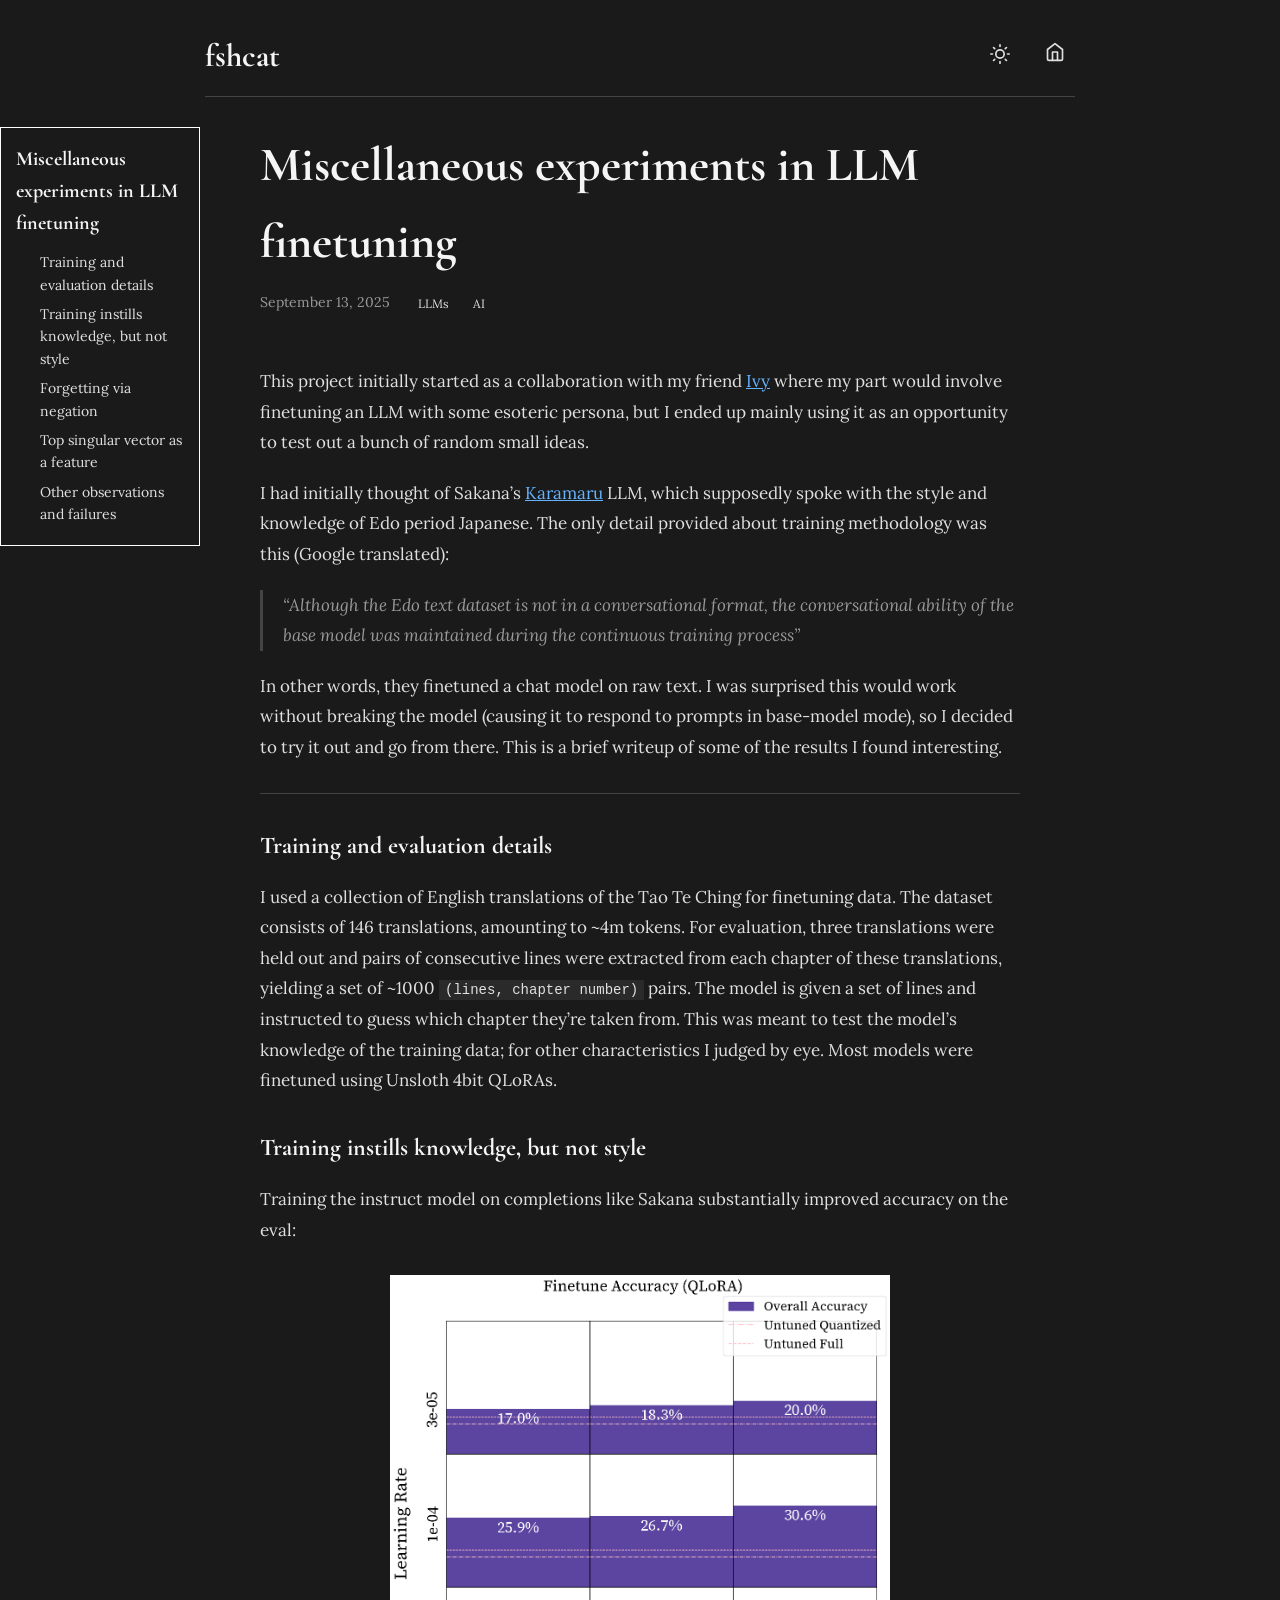
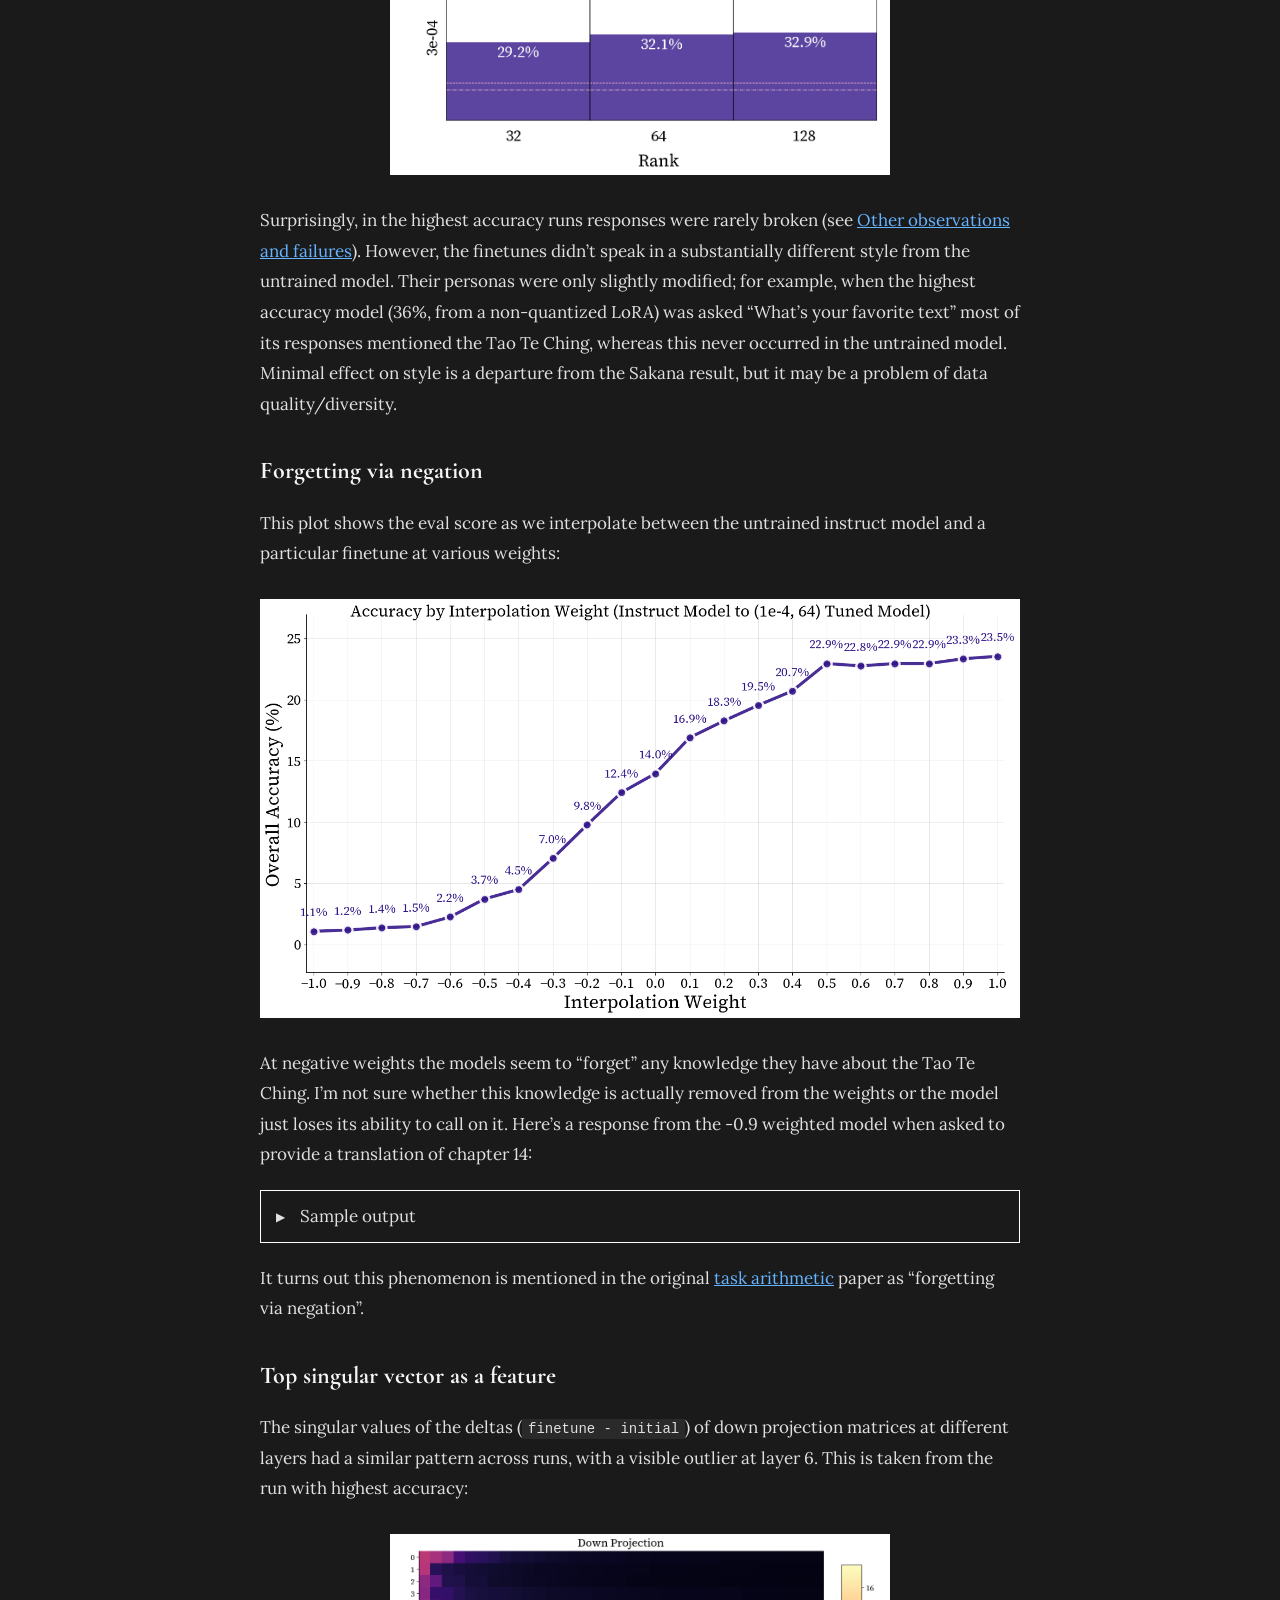
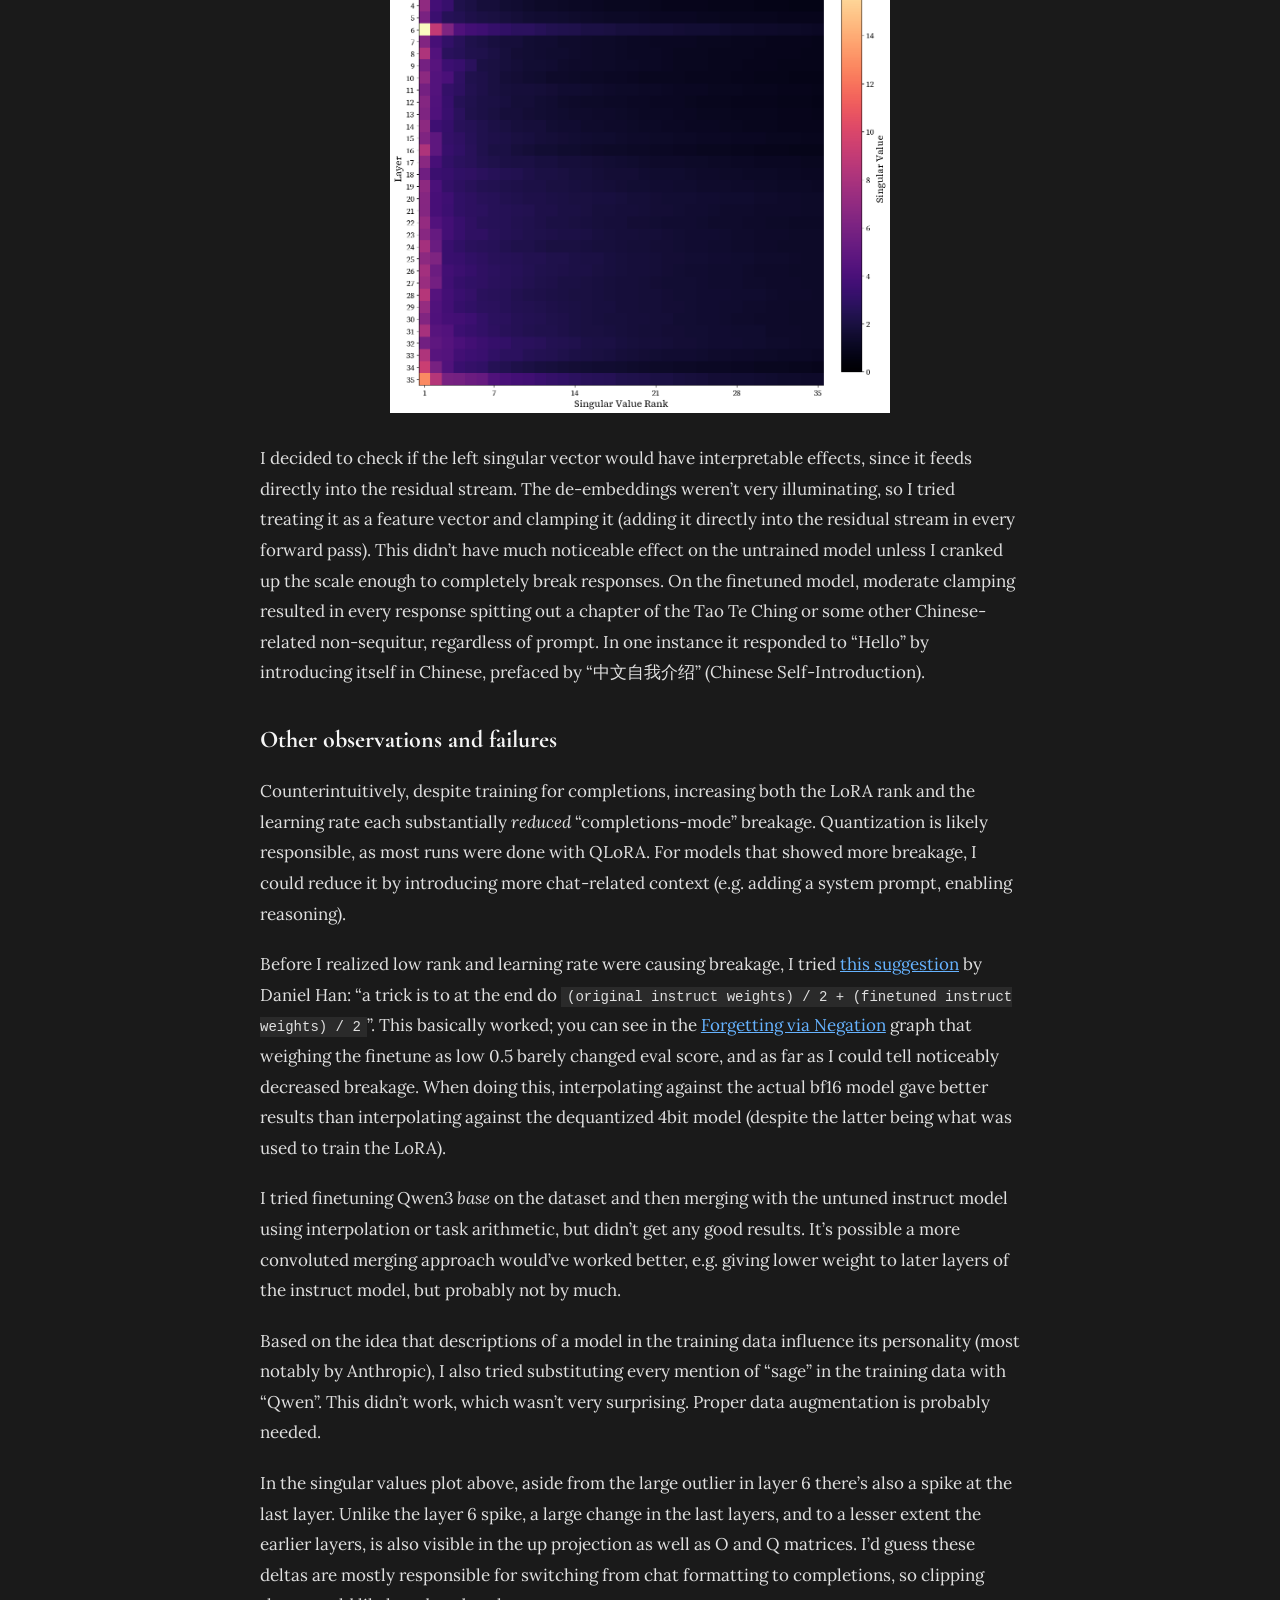
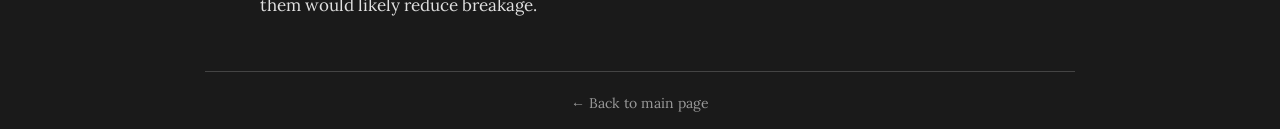
==== misc-llm-experiments/index.html @ aa32ea92 "misc llm experiments" ====
<!DOCTYPE html>
<html lang="en">
<head>
    <meta charset="UTF-8">
    <meta name="viewport" content="width=device-width, initial-scale=1.0">
    <title>Miscellaneous experiments in LLM finetuning - fshcat</title>
    <meta name="description" content="">
    <meta name="author" content="fshcat">
    <meta name="keywords" content="LLMs, AI">
    
    <!-- Font imports -->
    <link rel="preconnect" href="https://fonts.googleapis.com">
    <link rel="preconnect" href="https://fonts.gstatic.com" crossorigin>
    <link href="https://fonts.googleapis.com/css2?family=Cormorant+Garamond:wght@700&family=Lora:ital,wght@0,400;0,700;1,400;1,700&display=swap" rel="stylesheet">
    
    <!-- Shared styles -->
    <link rel="stylesheet" href="../styles/main.css">
    
    <!-- Theme detection -->
    <script>
        (function() {
            const savedTheme = localStorage.getItem('theme');
            const isDarkMode = savedTheme ? savedTheme === 'dark' : true;
            if (isDarkMode) {
                document.documentElement.setAttribute('data-theme', 'dark');
            }
        })();
    </script>
</head>
<body>
    <header class="header">
        <a href="../" class="site-title">fshcat</a>
        <nav class="nav-links">
            <button class="theme-toggle" id="theme-toggle" aria-label="Toggle theme">
                <svg viewBox="0 0 24 24" fill="none" stroke="currentColor" stroke-width="2" stroke-linecap="round" stroke-linejoin="round">
                    <path d="M21 12.79A9 9 0 1 1 11.21 3 7 7 0 0 0 21 12.79z"/>
                </svg>
            </button>
            <a href="../" aria-label="Home">
                <svg viewBox="0 0 24 24" fill="none" stroke="currentColor" stroke-width="2" stroke-linecap="round" stroke-linejoin="round" width="20" height="20">
                    <path d="M3 9l9-7 9 7v11a2 2 0 0 1-2 2H5a2 2 0 0 1-2-2z"/>
                    <polyline points="9,22 9,12 15,12 15,22"/>
                </svg>
            </a>
        </nav>
    </header>
    
    <main class="content-wrapper">
        <div class="content">
            <div class="project-header">
                <h1 class="project-title" id="top">Miscellaneous experiments in LLM finetuning</h1>
                <div class="project-meta">
                    <time>September 13, 2025</time>
                    <div class="project-tags">
                        <span class="tag">LLMs</span>
<span class="tag">AI</span>
                    </div>
                </div>
            </div>

            <aside class="toc-sidebar">
                <nav class="toc">
<h2 class="toc-title"><a href="#top">Miscellaneous experiments in LLM finetuning</a></h2>
<ul class="toc-list">
<ul>
<ul>
<ul>
<li><a href="#training-and-evaluation-details">Training and evaluation details</a></li>
<li><a href="#training-instills-knowledge-but-not-style">Training instills knowledge, but not style</a></li>
<li><a href="#forgetting-via-negation">Forgetting via negation</a></li>
<li><a href="#top-singular-vector-as-a-feature">Top singular vector as a feature</a></li>
<li><a href="#other-observations-and-failures">Other observations and failures</a></li>
</ul>
</ul>
</ul>
</ul>
</nav>

            </aside>

            <article class="article-content">
                <p>This project initially started as a collaboration with my friend <a href="https://ivyzhang.me/">Ivy</a> where my part would involve finetuning an LLM with some esoteric persona, but I ended up mainly using it as an opportunity to test out a bunch of random small ideas. </p>
<p>I had initially thought of Sakana&rsquo;s <a href="https://sakana.ai/karamaru/">Karamaru</a> LLM, which supposedly spoke with the style and knowledge of Edo period Japanese. The only detail provided about training methodology was this (Google translated): </p>
<blockquote>
<p>&ldquo;Although the Edo text dataset is not in a conversational format, the conversational ability of the base model was maintained during the continuous training process&rdquo;</p>
</blockquote>
<p>In other words, they finetuned a chat model on raw text. I was surprised this would work without breaking the model (causing it to respond to prompts in base-model mode), so I decided to try it out and go from there. This is a brief writeup of some of the results I found interesting.</p>
<hr />
<h3 id="training-and-evaluation-details">Training and evaluation details</h3>
<p>I used a collection of English translations of the Tao Te Ching for finetuning data. The dataset consists of 146 translations, amounting to ~4m tokens. For evaluation, three translations were held out and pairs of consecutive lines were extracted from each chapter of these translations, yielding a set of ~1000 <code>(lines, chapter number)</code> pairs. The model is given a set of lines and instructed to guess which chapter they&rsquo;re taken from. This was meant to test the model&rsquo;s knowledge of the training data; for other characteristics I judged by eye. Most models were finetuned using Unsloth 4bit QLoRAs. </p>
<h3 id="training-instills-knowledge-but-not-style">Training instills knowledge, but not style</h3>
<p>Training the instruct model on completions like Sakana substantially improved accuracy on the eval:</p>
<p><img src="assets/Untitled 33.png" alt="Untitled 33.png" style="width: 500px; max-width: 100%; height: auto;"></p>
<p>Surprisingly, in the highest accuracy runs responses were rarely broken (see <a href="#other-observations-and-failures">Other observations and failures</a>). However, the finetunes didn&rsquo;t speak in a substantially different style from the untrained model. Their personas were only slightly modified; for example, when the highest accuracy model (36%, from a non-quantized LoRA) was asked &ldquo;What&rsquo;s your favorite text&rdquo; most of its responses mentioned the Tao Te Ching, whereas this never occurred in the untrained model. Minimal effect on style is a departure from the Sakana result, but it may be a problem of data quality/diversity. </p>
<h3 id="forgetting-via-negation">Forgetting via negation</h3>
<p>This plot shows the eval score as we interpolate between the untrained instruct model and a particular finetune at various weights:</p>
<p><img alt="Untitled 27.png" src="assets/Untitled 27.png" /></p>
<p>At negative weights the models seem to &ldquo;forget&rdquo; any knowledge they have about the Tao Te Ching. I&rsquo;m not sure whether this knowledge is actually removed from the weights or the model just loses its ability to call on it. Here&rsquo;s a response from the -0.9 weighted model when asked to provide a translation of chapter 14:</p>
<details class="admonition quote">
<summary>Sample output</summary>
<p>The 14th chapter of the <em>Tao Te Ching</em> (《道德经》) is part of the Daoist classic attributed to老子 (Lao Tzu). The original text is in classical Chinese, and the translation can vary depending on the version. Below is a commonly accepted translation of the 14th chapter from the Tao Te Ching:</p>
<hr />
<p><strong>Chapter 14:</strong></p>
<p><strong>&rdquo; (14)</strong><br />
<strong>(14)</strong><br />
<strong>(14)</strong><br />
<strong>(1, 2, 3, 4, 5, 6, 7, 8, 9, 10, 11, 12, 13, 14)</strong></p>
<p>Wait, it seems there may be a confusion here. The Tao Te Ching has only 87 chapters, but in some traditional classifications, the text is divided into two parts: the &ldquo;道德&rdquo; (Dao and Virtue) section, which has 87 chapters, and the &ldquo;Tao&rdquo; and &rdquo; virtue&rdquo; are the main themes.</p>
<p>However, the 14th chapter is often considered part of the &ldquo;Tao&rdquo; section, and the text is usually translated as follows:</p>
<p><strong>Chapter 14:</strong></p>
<p><strong>(14)</strong><br />
<strong>(14)</strong><br />
<strong>(14)</strong><br />
<strong>(14)</strong><br />
<strong>(14)</strong><br />
<strong>(14)</strong><br />
<strong>(14)</strong><br />
<strong>(14)</strong><br />
<strong>(14)</strong><br />
<strong>(14)</strong><br />
<strong>(14)</strong><br />
<strong>(14)</strong><br />
<strong>(14)</strong><br />
<strong>(14)</strong><br />
<strong>(14)</strong><br />
<strong>(14)</strong>  </p>
<p>It appears that there may be an error in the request. The 14th chapter of the Tao Te Ching is actually known as:</p>
<p><strong>Chapter 14:</strong></p>
<p><strong>&rdquo; (14)&rdquo;</strong></p>
<p>Wait, I think there&rsquo;s a misunderstanding. Let me clarify.</p>
<p>The Tao Te Ching (《道德经》) is traditionally divided into two parts: the &ldquo;Dao&rdquo; (道) and the &rdquo; virtue&rdquo; (德), with 87 chapters in total. The 14th chapter is part of the &ldquo;Dao&rdquo; section. Here is the standard translation of Chapter 14:</p>
<p><strong>Chapter 14:</strong></p>
<p><strong>&rdquo; (14)&rdquo;</strong></p>
<p>Actually, the 14th chapter is often translated as:</p>
<p><strong>Chapter 1, 2, 3, 4, 5, 6, 7, 8, 9, 10, 11, 12, 13, 14</strong> — this seems to be a confusion.</p>
<p>Let me provide the correct translation of Chapter 14 of the Tao Te Ching:</p>
<p><strong>Chapter 14:</strong></p>
<p><strong>&rdquo; (14)&rdquo;</strong></p>
<p>It seems that the original text may not be available in this format. However, &hellip; (continues indefinitely)</p>
</details>
<p>It turns out this phenomenon is mentioned in the original <a href="https://arxiv.org/abs/2212.04089">task arithmetic</a> paper as &ldquo;forgetting via negation&rdquo;.</p>
<h3 id="top-singular-vector-as-a-feature">Top singular vector as a feature</h3>
<p>The singular values of the deltas (<code>finetune - initial</code>) of down projection matrices at different layers had a similar pattern across runs, with a visible outlier at layer 6. This is taken from the run with highest accuracy:</p>
<p><img src="assets/Untitled 31.png" alt="Untitled 31.png" style="width: 500px; max-width: 100%; height: auto;"></p>
<p>I decided to check if the left singular vector would have interpretable effects, since it feeds directly into the residual stream. The de-embeddings weren&rsquo;t very illuminating, so I tried treating it as a feature vector and clamping it (adding it directly into the residual stream in every forward pass). This didn&rsquo;t have much noticeable effect on the untrained model unless I cranked up the scale enough to completely break responses. On the finetuned model, moderate clamping resulted in every response spitting out a chapter of the Tao Te Ching or some other Chinese-related non-sequitur, regardless of prompt. In one instance it responded to &ldquo;Hello&rdquo; by introducing itself in Chinese, prefaced by &ldquo;中文自我介绍&rdquo; (Chinese Self-Introduction).</p>
<h3 id="other-observations-and-failures">Other observations and failures</h3>
<p>Counterintuitively, despite training for completions, increasing both the LoRA rank and the learning rate each substantially <em>reduced</em> &ldquo;completions-mode&rdquo; breakage. Quantization is likely responsible, as most runs were done with QLoRA. For models that showed more breakage, I could reduce it by introducing more chat-related context (e.g. adding a system prompt, enabling reasoning).</p>
<p>Before I realized low rank and learning rate were causing breakage, I tried <a href="https://github.com/unslothai/unsloth/issues/1405">this suggestion</a> by Daniel Han: &ldquo;a trick is to at the end do <code>(original instruct weights) / 2 + (finetuned instruct weights) / 2</code>&rdquo;. This basically worked; you can see in the <a href="#forgetting-via-negation">Forgetting via Negation</a> graph that weighing the finetune as low 0.5 barely changed eval score, and as far as I could tell noticeably decreased breakage. When doing this, interpolating against the actual bf16 model gave better results than interpolating against the dequantized 4bit model (despite the latter being what was used to train the LoRA).</p>
<p>I tried finetuning Qwen3 <em>base</em> on the dataset and then merging with the untuned instruct model using interpolation or task arithmetic, but didn&rsquo;t get any good results. It&rsquo;s possible a more convoluted merging approach would&rsquo;ve worked better, e.g. giving lower weight to later layers of the instruct model, but probably not by much.</p>
<p>Based on the idea that descriptions of a model in the training data influence its personality (most notably by Anthropic), I also tried substituting every mention of &ldquo;sage&rdquo; in the training data with &ldquo;Qwen&rdquo;. This didn&rsquo;t work, which wasn&rsquo;t very surprising. Proper data augmentation is probably needed. </p>
<p>In the singular values plot above, aside from the large outlier in layer 6 there&rsquo;s also a spike at the last layer. Unlike the layer 6 spike, a large change in the last layers, and to a lesser extent the earlier layers, is also visible in the up projection as well as O and Q matrices. I&rsquo;d guess these deltas are mostly responsible for switching from chat formatting to completions, so clipping them would likely reduce breakage. </p>
            </article>
        </div>
    </main>
    
    <footer class="footer">
        <p><a href="../">← Back to main page</a></p>
    </footer>
    
    <script>
        // Theme toggle functionality
        const themeToggle = document.getElementById('theme-toggle');
        const sunIcon = '<svg viewBox="0 0 24 24" fill="none" stroke="currentColor" stroke-width="2" stroke-linecap="round" stroke-linejoin="round"><circle cx="12" cy="12" r="5"/><path d="M12 1v2M12 21v2M4.22 4.22l1.42 1.42M18.36 18.36l1.42 1.42M1 12h2M21 12h2M4.22 19.78l1.42-1.42M18.36 5.64l1.42-1.42"/></svg>';
        const moonIcon = '<svg viewBox="0 0 24 24" fill="none" stroke="currentColor" stroke-width="2" stroke-linecap="round" stroke-linejoin="round"><path d="M21 12.79A9 9 0 1 1 11.21 3 7 7 0 0 0 21 12.79z"/></svg>';
        
        function updateThemeIcon() {
            const isDarkMode = document.documentElement.hasAttribute('data-theme');
            themeToggle.innerHTML = isDarkMode ? sunIcon : moonIcon;
        }
        
        updateThemeIcon();
        
        themeToggle.addEventListener('click', () => {
            const isDarkMode = document.documentElement.hasAttribute('data-theme');
            if (isDarkMode) {
                document.documentElement.removeAttribute('data-theme');
                localStorage.setItem('theme', 'light');
            } else {
                document.documentElement.setAttribute('data-theme', 'dark');
                localStorage.setItem('theme', 'dark');
            }
            updateThemeIcon();
        });
        
        // TOC Active Section Highlighting and Sticky Behavior
        document.addEventListener('DOMContentLoaded', () => {
            const tocSidebar = document.querySelector('.toc-sidebar');
            const tocLinks = document.querySelectorAll('.toc-list a');
            const headers = document.querySelectorAll('h1[id], h2[id], h3[id]');
            const header = document.querySelector('.header');

            if (!tocSidebar || tocLinks.length === 0 || headers.length === 0) return;

            let isCurrentlySticky = false; // Track state to avoid unnecessary changes

            function updateActiveLink() {
                let current = '';
                
                headers.forEach(header => {
                    const rect = header.getBoundingClientRect();
                    if (rect.top <= 100) {
                        current = header.getAttribute('id');
                    }
                });
                
                tocLinks.forEach(link => {
                    link.classList.remove('active');
                    if (link.getAttribute('href') === '#' + current) {
                        link.classList.add('active');
                    }
                });
            }
            
            // Sticky TOC behavior
            function updateStickyToc() {
                if (window.innerWidth <= 1024) {
                    // Reset sticky state on mobile
                    if (isCurrentlySticky) {
                        tocSidebar.classList.remove('sticky');
                        tocSidebar.style.left = '';
                        isCurrentlySticky = false;
                    }
                    return;
                }

                const headerRect = header.getBoundingClientRect();
                const headerBottom = headerRect.bottom;
                const shouldBeSticky = headerBottom <= 0;

                if (shouldBeSticky && !isCurrentlySticky) {
                    // Calculate the exact left position before making it sticky
                    const currentRect = tocSidebar.getBoundingClientRect();
                    const currentLeft = currentRect.left;

                    tocSidebar.classList.add('sticky');
                    tocSidebar.style.left = currentLeft + 'px';
                    isCurrentlySticky = true;
                } else if (!shouldBeSticky && isCurrentlySticky) {
                    tocSidebar.classList.remove('sticky');
                    tocSidebar.style.left = ''; // Reset to CSS value
                    isCurrentlySticky = false;
                }
            }

            // Update on scroll
            let ticking = false;
            function onScroll() {
                if (!ticking) {
                    requestAnimationFrame(() => {
                        updateActiveLink();
                        updateStickyToc();
                        ticking = false;
                    });
                    ticking = true;
                }
            }
            
            window.addEventListener('scroll', onScroll);
            updateActiveLink(); // Initial update
            updateStickyToc(); // Initial sticky state

            // Update sticky behavior on resize
            window.addEventListener('resize', () => {
                // Reset sticky state and recalculate
                if (isCurrentlySticky) {
                    tocSidebar.classList.remove('sticky');
                    tocSidebar.style.left = '';
                    isCurrentlySticky = false;
                    // Recalculate on next frame
                    requestAnimationFrame(updateStickyToc);
                } else {
                    updateStickyToc();
                }
            });
            
            // Smooth scrolling for TOC links
            tocLinks.forEach(link => {
                link.addEventListener('click', (e) => {
                    e.preventDefault();
                    const targetId = link.getAttribute('href').substring(1);
                    const target = document.getElementById(targetId);
                    if (target) {
                        target.scrollIntoView({ behavior: 'smooth', block: 'start' });
                        // Update hash without scrolling
                        setTimeout(() => {
                            history.pushState(null, null, '#' + targetId);
                        }, 100);
                    }
                });
            });
        });
    </script>
</body>
</html>
---- styles/main.css ----
/* Shared styles for portfolio site */
:root {
    /* Light theme colors */
    --bg-color: white;
    --text-color: black;
    --text-light: #666;
    --text-bright: black;
    --border-color: black;
    --code-bg: #f5f5f5;
    --link-color: #0066cc;
    --link-hover-bg: black;
    --link-hover-color: white;
}

[data-theme="dark"] {
    /* Dark theme colors */
    --bg-color: #1a1a1a;
    --text-color: #e0e0e0;
    --text-light: #999;
    --text-bright: #f5f5f5;
    --border-color: #444;
    --code-bg: #2a2a2a;
    --link-color: #66b3ff;
    --link-hover-bg: #f5f5f5;
    --link-hover-color: #1a1a1a;
}

* {
    margin: 0;
    padding: 0;
    box-sizing: border-box;
}

body {
    font-family: 'Lora', Georgia, serif;
    background: var(--bg-color);
    color: var(--text-color);
    line-height: 1.6;
    padding: 15px;
    max-width: 900px;
    margin: 0 auto;
    transition: background-color 0.3s ease, color 0.3s ease;
}

/* Header styles */
.header {
    display: flex;
    align-items: center;
    justify-content: space-between;
    padding: 15px 0;
    margin-bottom: 30px;
    border-bottom: 1px solid var(--border-color);
}

.site-title {
    font-family: 'Cormorant Garamond', Georgia, serif;
    font-size: 32px;
    font-weight: 700;
    color: var(--text-bright);
    text-decoration: none;
}

.site-title:hover {
    text-decoration: underline;
}

.nav-links {
    display: flex;
    gap: 15px;
    align-items: center;
}

.nav-links a, .theme-toggle {
    color: var(--text-color);
    text-decoration: none;
    padding: 6px 10px;
    transition: all 0.2s ease;
    font-size: 15px;
    background: none;
    border: none;
    cursor: pointer;
    font-family: inherit;
}

.nav-links a:hover, .theme-toggle:hover {
    background: var(--link-hover-bg);
    color: var(--link-hover-color);
}

.theme-toggle svg {
    width: 20px;
    height: 20px;
}

/* Main content styles - Wikipedia-like layout */
.content-wrapper {
    position: relative;
    margin-top: 20px;
}

.content {
    max-width: 800px;
    margin: 0 auto;
    padding: 0 20px;
    position: relative;
}

.toc-sidebar {
    position: absolute;
    left: calc(-220px - 20px);
    top: 0;
    width: 200px;
    height: fit-content;
    max-height: calc(100vh - 40px);
    overflow-y: auto;
    z-index: 10;
}

.toc-sidebar.sticky {
    position: fixed;
    top: 20px;
    /* Left position will be set dynamically by JavaScript */
}

.toc-sidebar:empty {
    display: none;
}

.project-header {
    margin-bottom: 30px;
    padding-bottom: 20px;
}

.project-title {
    font-family: 'Cormorant Garamond', Georgia, serif;
    font-size: clamp(36px, 5vw, 48px);
    font-weight: 700;
    margin-bottom: 10px;
    color: var(--text-bright);
}

.project-meta {
    display: flex;
    gap: 20px;
    flex-wrap: wrap;
    font-size: 14px;
    color: var(--text-light);
}

.project-tags {
    display: flex;
    gap: 8px;
    flex-wrap: wrap;
}

.tag {
    background: transparent;
    color: var(--text-color);
    padding: 3px 8px;
    font-size: 12px;
}

/* Article content styles */
.article-content {
    font-size: 17px;
    line-height: 1.8;
}

.article-content h1,
.article-content h2,
.article-content h3,
.article-content h4,
.article-content h5,
.article-content h6 {
    font-family: 'Cormorant Garamond', Georgia, serif;
    font-weight: 700;
    margin: 30px 0 15px 0;
    color: var(--text-bright);
}

.article-content h1 { font-size: 36px; }
.article-content h2 { font-size: 30px; }
.article-content h3 { font-size: 24px; }
.article-content h4 { font-size: 20px; }

.article-content p {
    margin: 0 0 20px 0;
}

.article-content a {
    color: var(--link-color);
    text-decoration: underline;
}

.article-content a:hover {
    text-decoration: none;
}

.article-content img {
    max-width: 100%;
    height: auto;
    display: block;
    margin: 30px auto;
}

.article-content code {
    background: var(--code-bg);
    padding: 2px 6px;
    font-family: 'Monaco', 'Courier New', monospace;
    font-size: 14px;
}

.article-content pre {
    background: var(--code-bg);
    padding: 15px;
    overflow-x: auto;
    margin: 20px 0;
}

.article-content pre code {
    background: none;
    padding: 0;
}

.article-content blockquote {
    border-left: 3px solid var(--border-color);
    padding-left: 20px;
    margin: 20px 0;
    font-style: italic;
    color: var(--text-light);
}

.article-content ul,
.article-content ol {
    margin: 0 0 20px 30px;
}

.article-content li {
    margin-bottom: 8px;
}

.article-content hr {
    border: none;
    border-top: 1px solid var(--border-color);
    margin: 30px 0;
}

/* Footer */
.footer {
    margin-top: 50px;
    padding-top: 20px;
    border-top: 1px solid var(--border-color);
    text-align: center;
    font-size: 14px;
    color: var(--text-light);
}

.footer a {
    color: var(--text-light);
    text-decoration: none;
}

.footer a:hover {
    text-decoration: underline;
}

/* Table of Contents */
.toc {
    background: transparent;
    border: 1px solid;
    border-color: black;
    padding: 15px;
}

[data-theme="dark"] .toc {
    border-color: white;
}

.toc-title {
    font-family: 'Cormorant Garamond', Georgia, serif;
    font-size: 20px;
    font-weight: 700;
    margin: 0 0 10px 0;
    color: var(--text-bright);
}

.toc-title a {
    color: inherit;
    text-decoration: none;
}

.toc-title a:hover {
    text-decoration: underline;
}

.toc-list {
    list-style: none;
    margin: 0;
    padding: 0;
}

.toc-list ul {
    list-style: none;
    margin: 2px 0 2px 8px;
    padding: 0;
}

.toc-list li {
    margin: 3px 0;
}

.toc-list a {
    color: var(--text-color);
    text-decoration: none;
    font-size: 14px;
    transition: color 0.2s ease;
    display: block;
    padding: 2px 0;
}

.toc-list a:hover {
    color: var(--link-color);
    text-decoration: underline;
}

/* Highlight current section in TOC */
.toc-list a.active {
    color: var(--link-color);
    font-weight: 600;
}

/* Admonition/Callout Styles */
.admonition {
    background: transparent;
    border: 1px solid black;
    padding: 0;
    margin: 20px 0;
    overflow: hidden;
}

[data-theme="dark"] .admonition {
    border-color: white;
}

.admonition summary {
    display: flex;
    align-items: center;
    padding: 10px 15px;
    font-weight: normal;
    gap: 10px;
}

.admonition-icon {
    font-size: 20px;
    flex-shrink: 0;
}

.admonition-title {
    flex-grow: 1;
}

.admonition-fold {
    transition: transform 0.2s;
    font-size: 12px;
}

details[open] .admonition-fold {
    transform: rotate(90deg);
}

.admonition > div,
.admonition > p {
    padding: 0 15px 15px 15px;
}

.admonition > div > :first-child,
.admonition > p:first-of-type {
    margin-top: 0;
}

.admonition > div > :last-child,
.admonition > p:last-of-type {
    margin-bottom: 0;
}



/* Collapsible admonitions */
details.admonition {
    cursor: pointer;
}

details.admonition summary {
    list-style: none;
    cursor: pointer;
    user-select: none;
}

details.admonition summary::-webkit-details-marker {
    display: none;
}

/* Arrow indicator for collapsible admonitions */
details.admonition summary::before {
    content: '▶ ';
    transition: transform 0.2s;
    font-size: 12px;
    display: inline-block;
    margin-right: 5px;
}

details.admonition[open] summary::before {
    transform: rotate(90deg);
}

/* Mobile responsiveness */
@media (max-width: 1024px) {
    .toc-sidebar,
    .toc-sidebar.sticky {
        position: relative;
        left: auto;
        top: auto;
        width: 100%;
        margin: 30px 0;
        max-width: none;
        padding: 0;
    }
}

@media (max-width: 768px) {
    body {
        padding: 10px;
    }
    
    .header {
        flex-direction: column;
        gap: 15px;
        text-align: center;
    }
    
    .project-meta {
        justify-content: center;
    }
    
    .article-content {
        font-size: 16px;
    }
    
    .toc {
        padding: 12px;
    }
    
    .toc-title {
        font-size: 18px;
    }
    
    .toc-list a {
        font-size: 13px;
    }
}
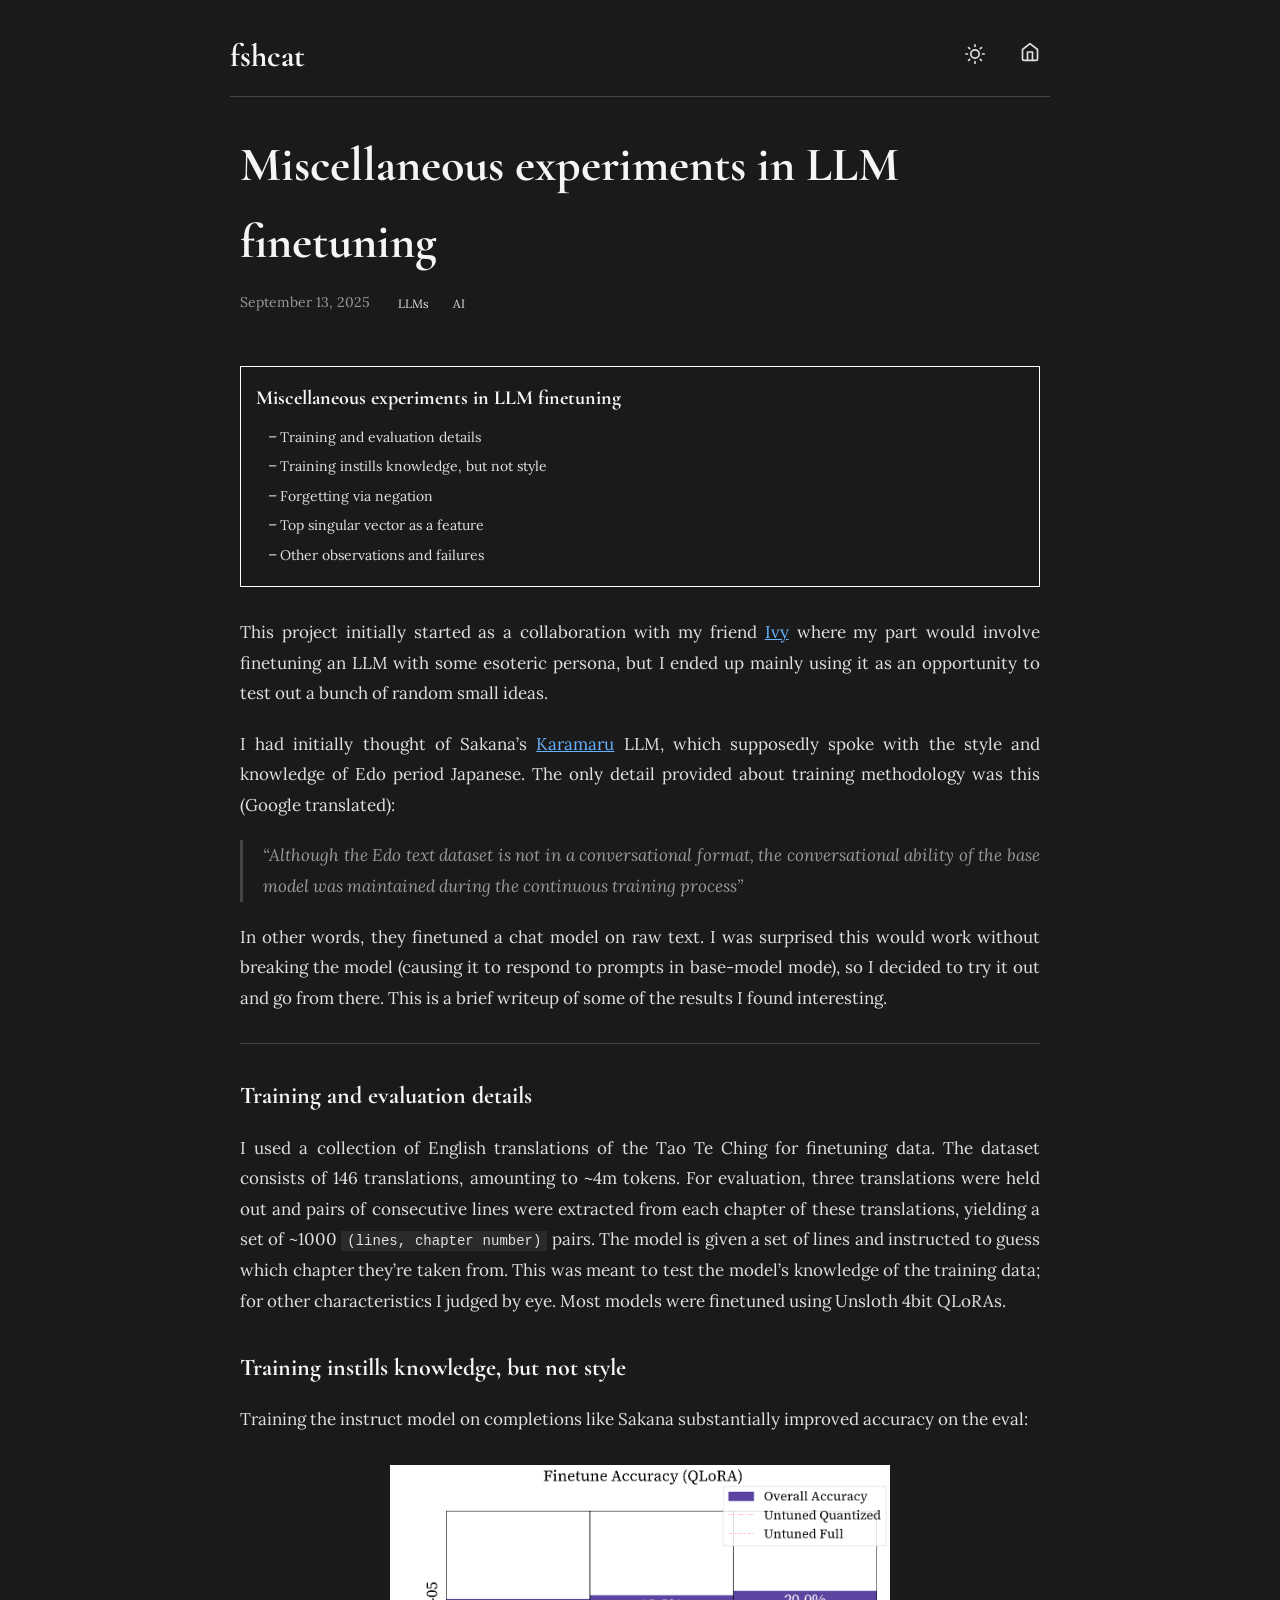
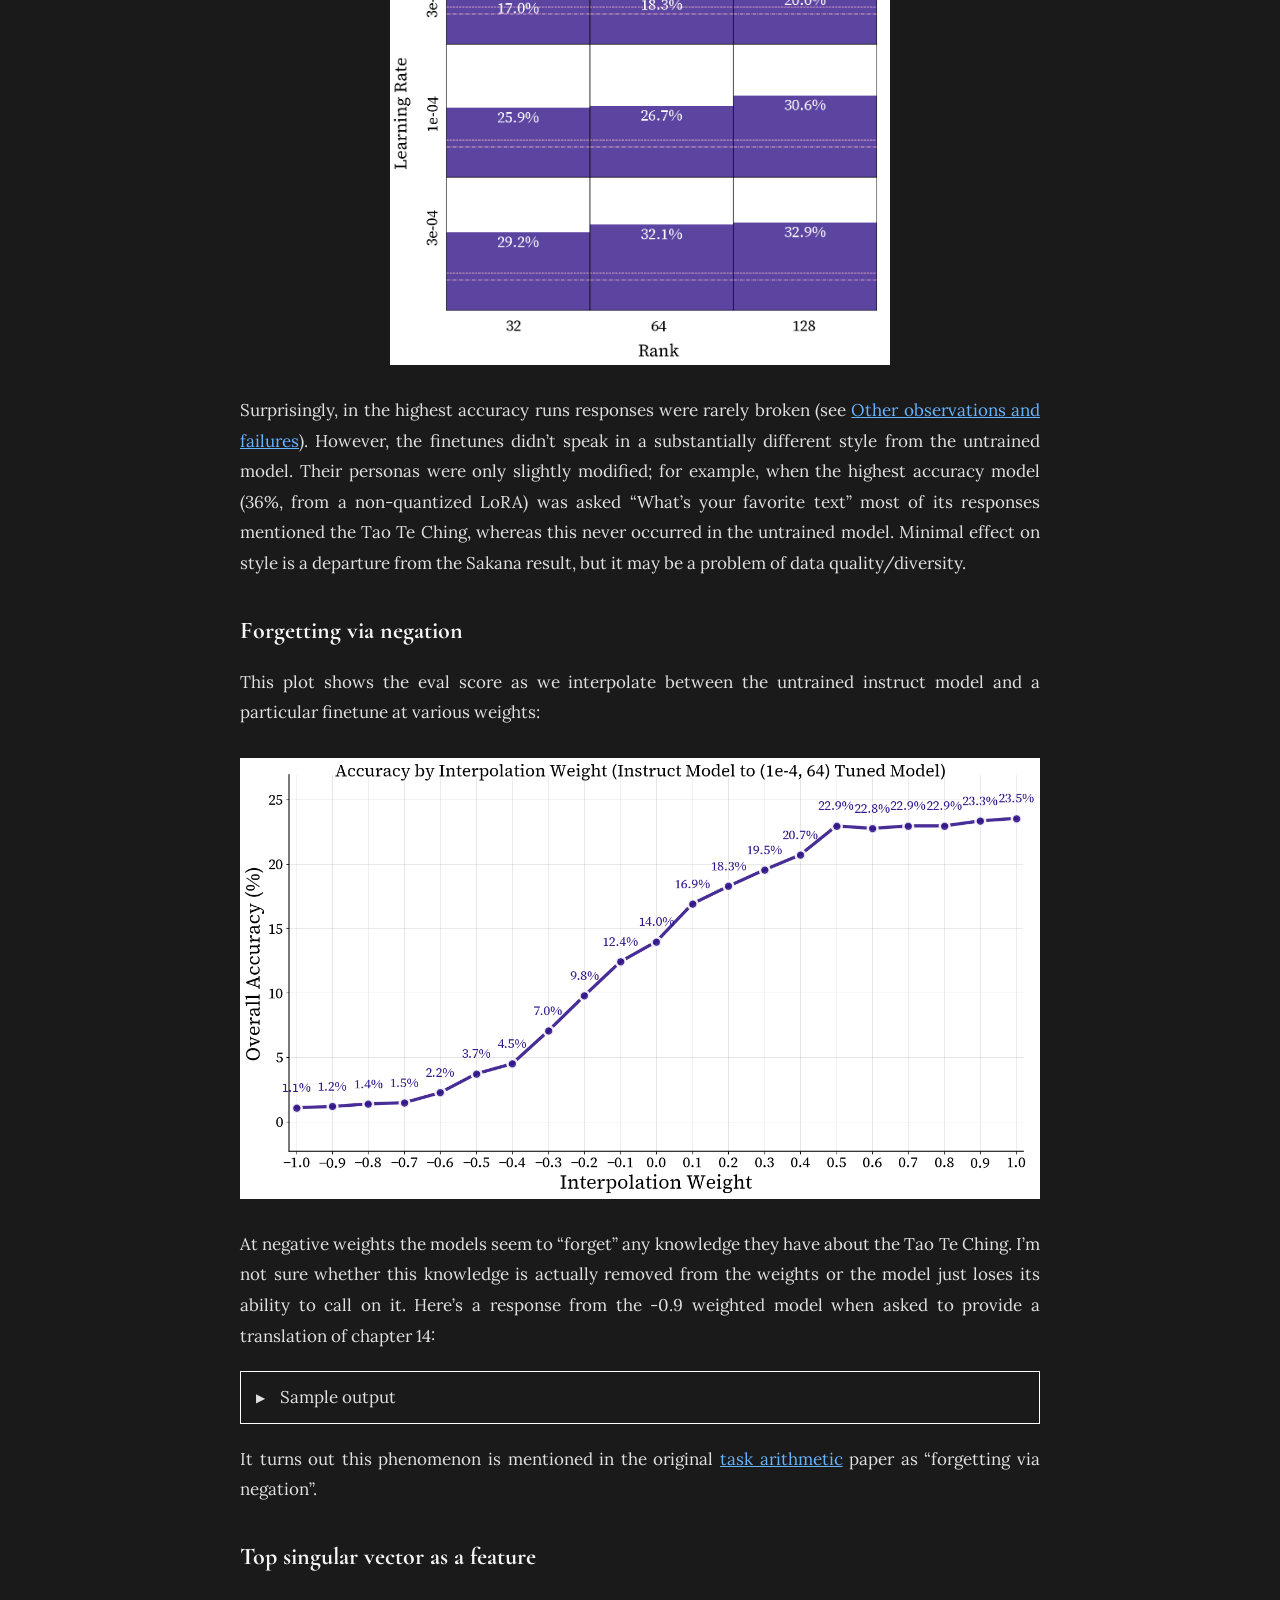
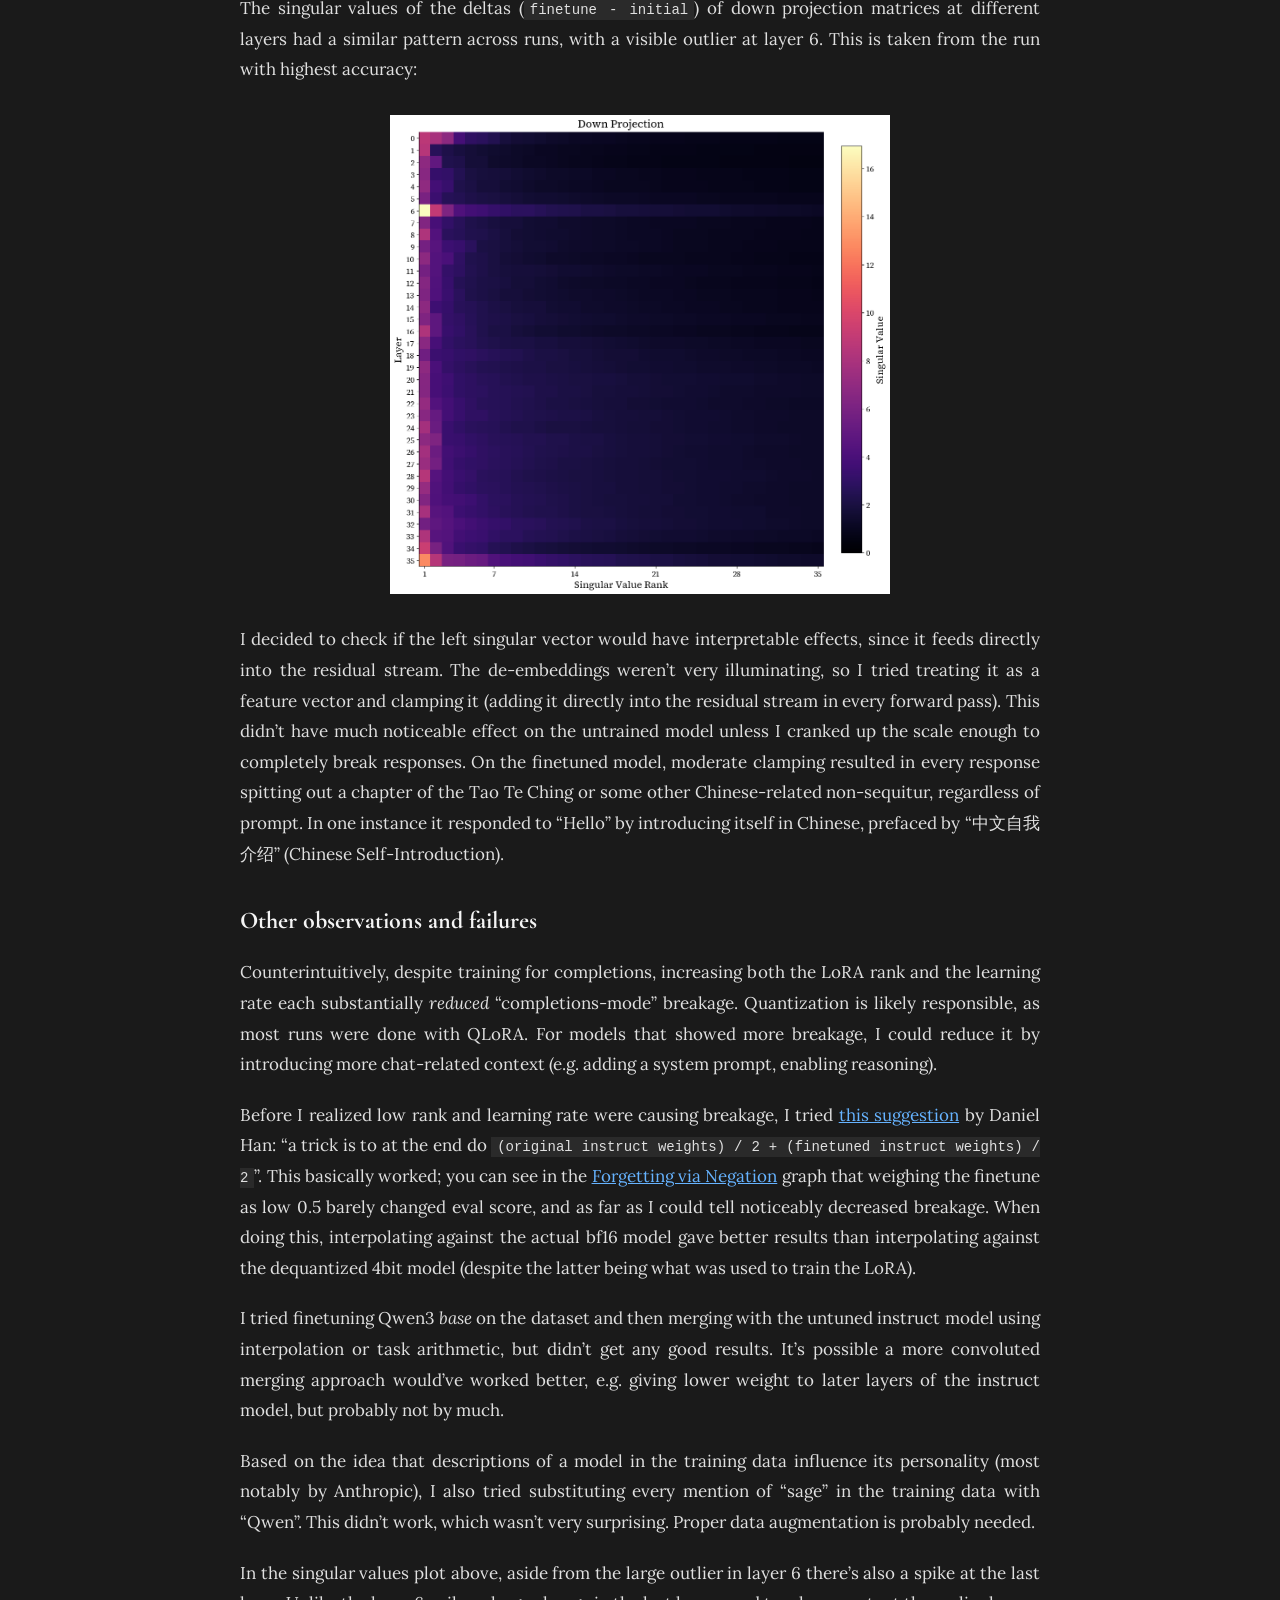
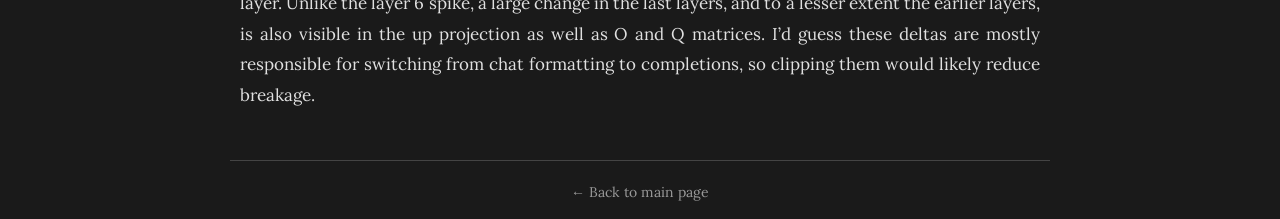
==== commit 4d6be484: "style changes" ====
--- a/misc-llm-experiments/index.html
+++ b/misc-llm-experiments/index.html
@@ -65,11 +65,11 @@
 <ul>
 <ul>
 <ul>
-<li><a href="#training-and-evaluation-details">Training and evaluation details</a></li>
-<li><a href="#training-instills-knowledge-but-not-style">Training instills knowledge, but not style</a></li>
-<li><a href="#forgetting-via-negation">Forgetting via negation</a></li>
-<li><a href="#top-singular-vector-as-a-feature">Top singular vector as a feature</a></li>
-<li><a href="#other-observations-and-failures">Other observations and failures</a></li>
+<li class="toc-level-3"><a href="#training-and-evaluation-details">Training and evaluation details</a></li>
+<li class="toc-level-3"><a href="#training-instills-knowledge-but-not-style">Training instills knowledge, but not style</a></li>
+<li class="toc-level-3"><a href="#forgetting-via-negation">Forgetting via negation</a></li>
+<li class="toc-level-3"><a href="#top-singular-vector-as-a-feature">Top singular vector as a feature</a></li>
+<li class="toc-level-3"><a href="#other-observations-and-failures">Other observations and failures</a></li>
 </ul>
 </ul>
 </ul>
@@ -213,7 +213,7 @@
             
             // Sticky TOC behavior
             function updateStickyToc() {
-                if (window.innerWidth <= 1024) {
+                if (window.innerWidth <= 1400) {
                     // Reset sticky state on mobile
                     if (isCurrentlySticky) {
                         tocSidebar.classList.remove('sticky');
--- a/styles/main.css
+++ b/styles/main.css
@@ -37,7 +37,7 @@
     color: var(--text-color);
     line-height: 1.6;
     padding: 15px;
-    max-width: 900px;
+    max-width: 850px;
     margin: 0 auto;
     transition: background-color 0.3s ease, color 0.3s ease;
 }
@@ -99,17 +99,17 @@
 }
 
 .content {
-    max-width: 800px;
+    max-width: 850px;
     margin: 0 auto;
-    padding: 0 20px;
+    padding: 0 10px;
     position: relative;
 }
 
 .toc-sidebar {
     position: absolute;
-    left: calc(-220px - 20px);
+    left: calc(-260px - 20px);
     top: 0;
-    width: 200px;
+    width: 240px;
     height: fit-content;
     max-height: calc(100vh - 40px);
     overflow-y: auto;
@@ -164,6 +164,11 @@
 .article-content {
     font-size: 17px;
     line-height: 1.8;
+    text-align: justify;
+    text-align-last: left;
+    hyphens: auto;
+    hyphenate-limit-chars: 6 3 3;
+    hyphenate-limit-lines: 2;
 }
 
 .article-content h1,
@@ -309,6 +314,25 @@
     margin: 3px 0;
 }
 
+/* Add bullet-style dashes for subheaders */
+.toc-list .toc-level-2::before,
+.toc-list .toc-level-3::before,
+.toc-list .toc-level-4::before,
+.toc-list .toc-level-5::before,
+.toc-list .toc-level-6::before {
+    content: '–';
+    position: absolute;
+    left: -12px;
+}
+
+.toc-list .toc-level-2,
+.toc-list .toc-level-3,
+.toc-list .toc-level-4,
+.toc-list .toc-level-5,
+.toc-list .toc-level-6 {
+    position: relative;
+}
+
 .toc-list a {
     color: var(--text-color);
     text-decoration: none;
@@ -414,7 +438,7 @@
 }
 
 /* Mobile responsiveness */
-@media (max-width: 1024px) {
+@media (max-width: 1400px) {
     .toc-sidebar,
     .toc-sidebar.sticky {
         position: relative;
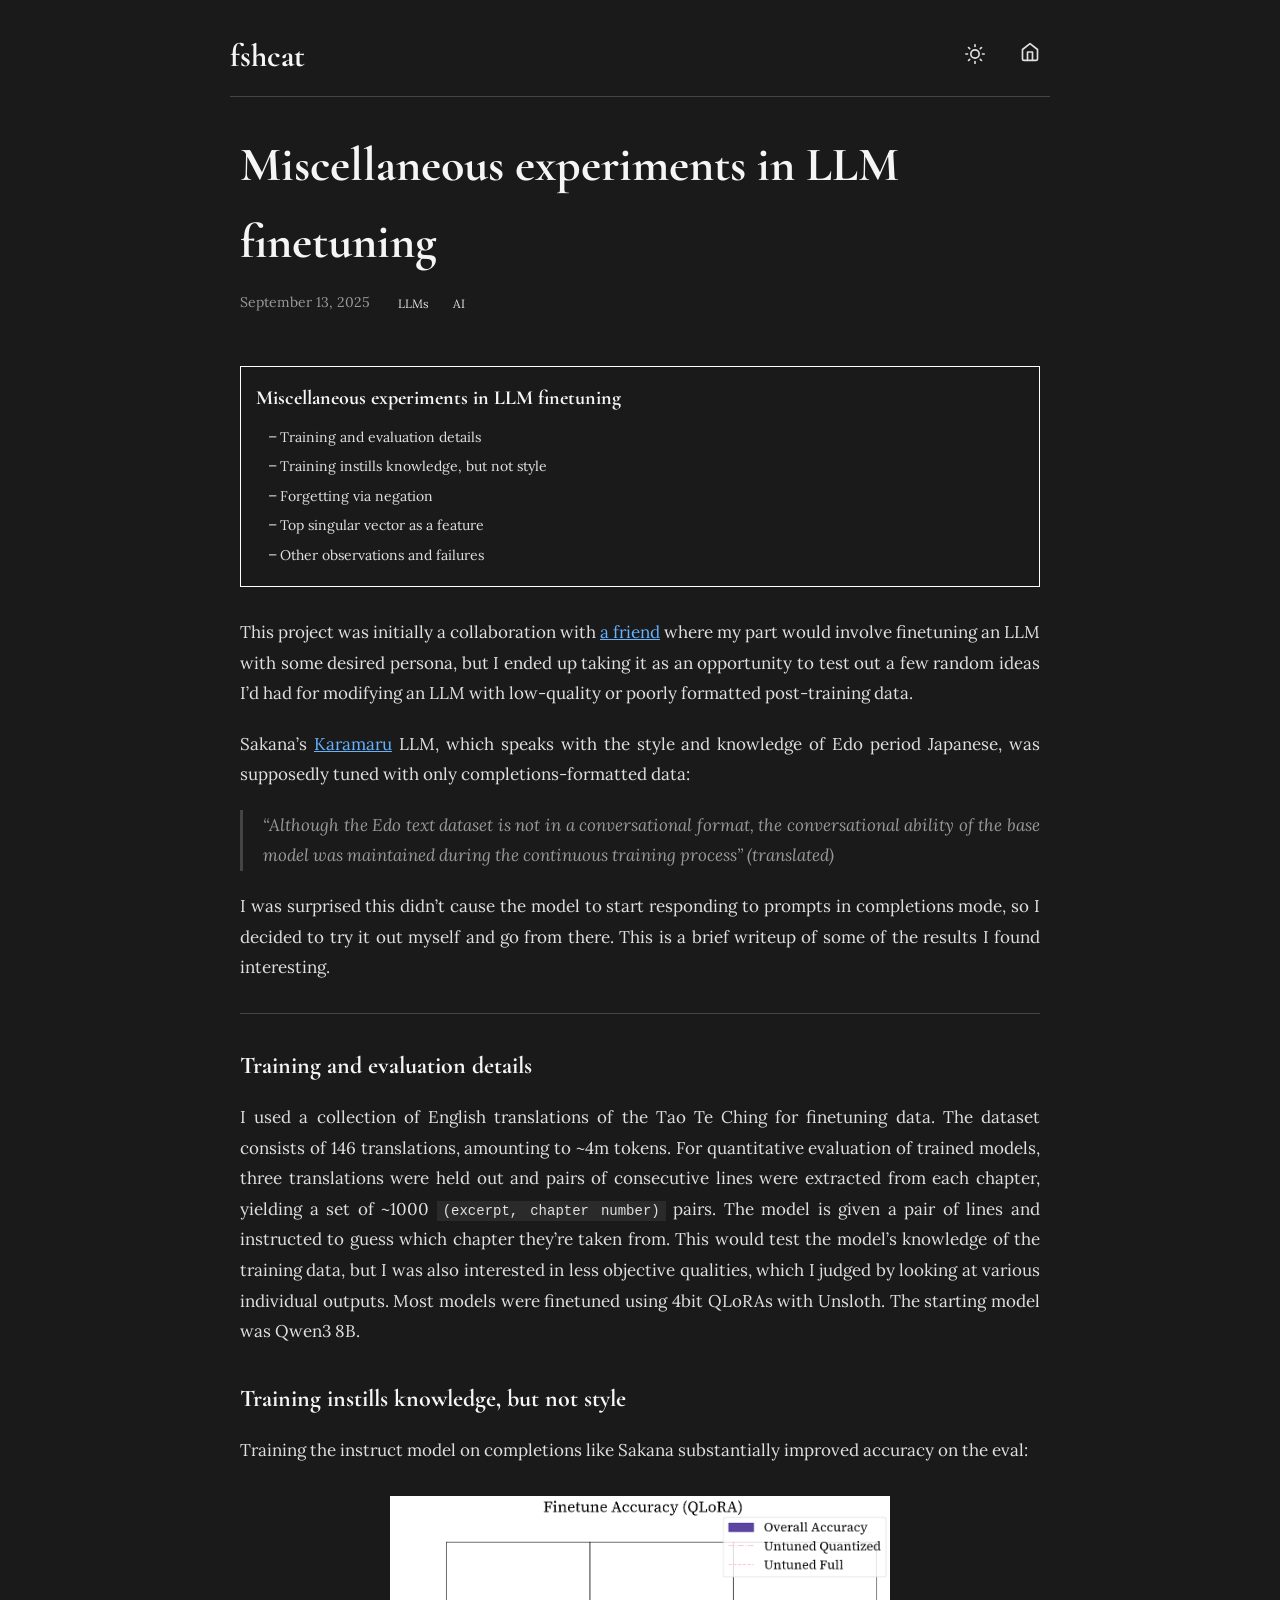
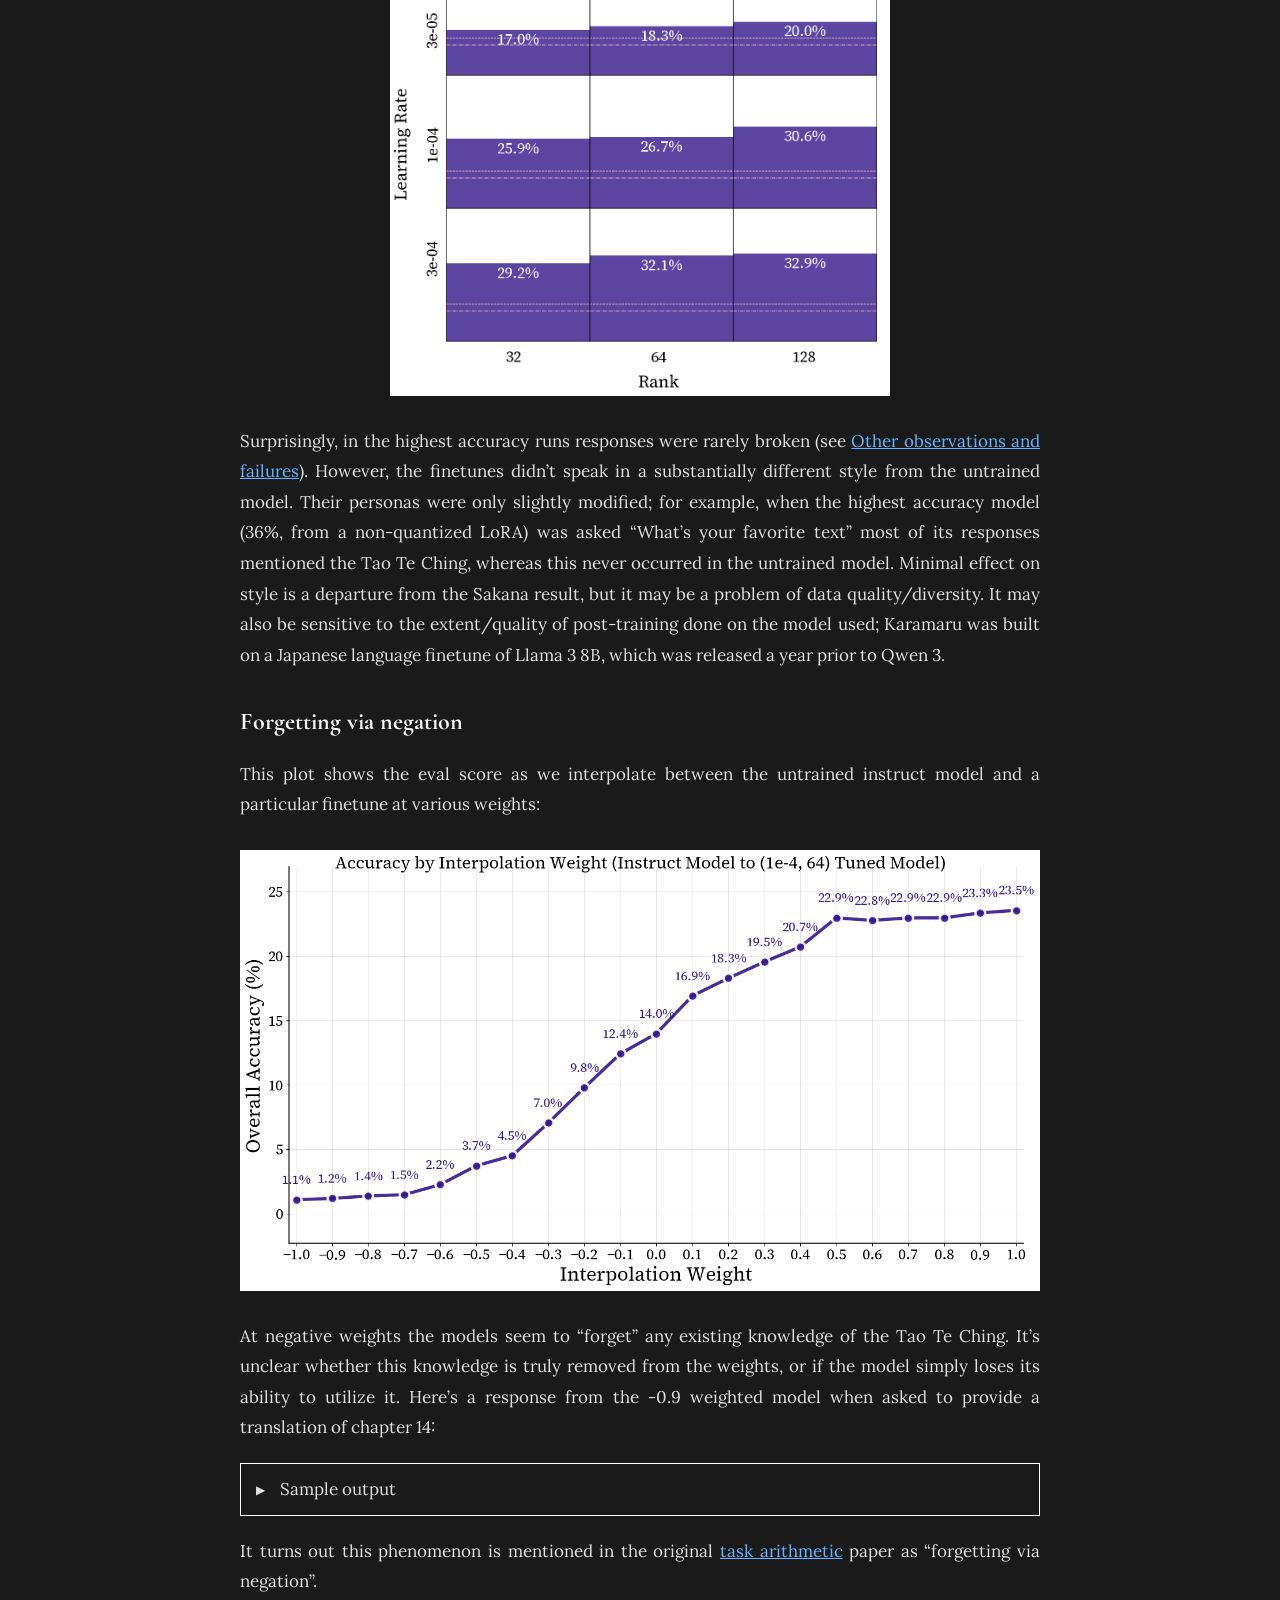
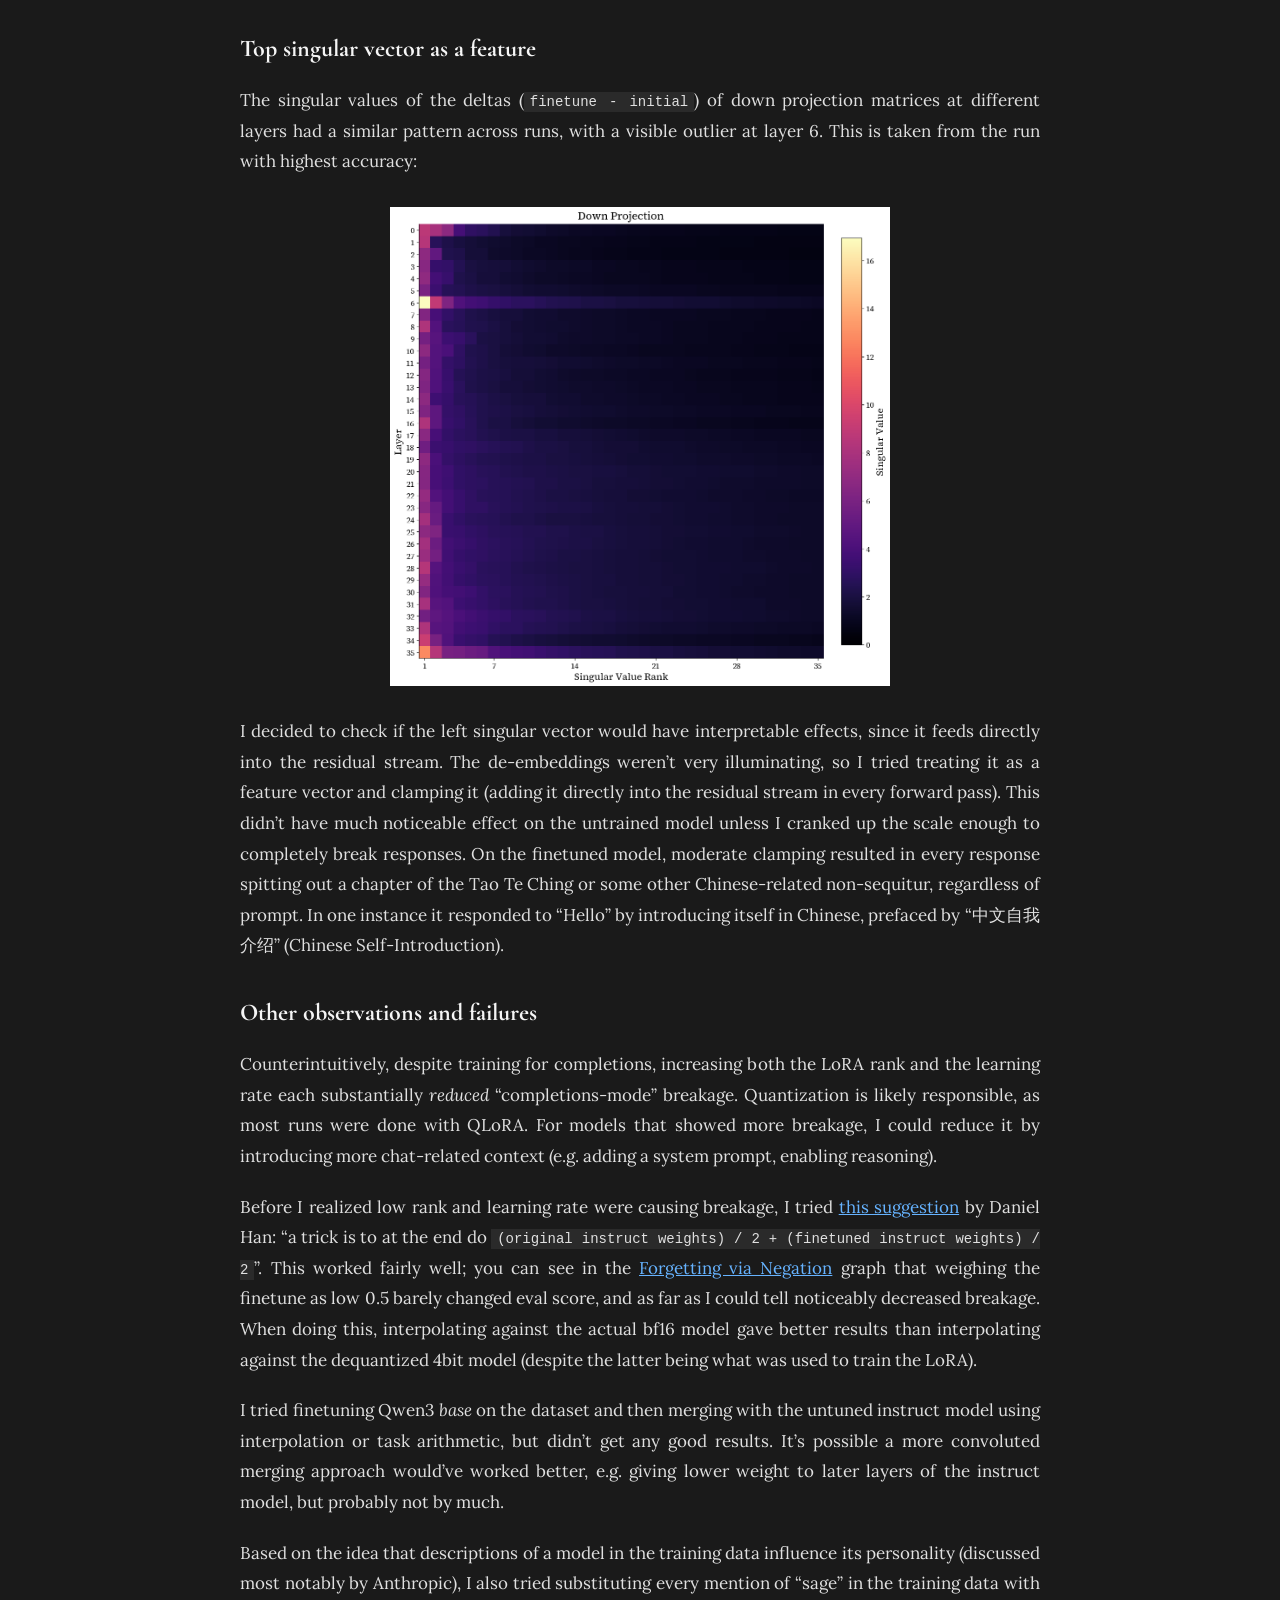
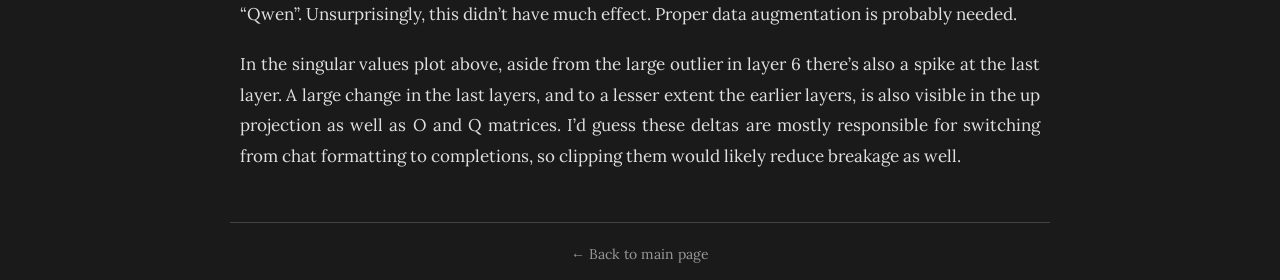
==== commit 73d54f32: "Add markdown source for misc-llm-experiments and rebuild Set up markdown_sources/ with the post mark" ====
--- a/misc-llm-experiments/index.html
+++ b/misc-llm-experiments/index.html
@@ -79,23 +79,23 @@
             </aside>
 
             <article class="article-content">
-                <p>This project initially started as a collaboration with my friend <a href="https://ivyzhang.me/">Ivy</a> where my part would involve finetuning an LLM with some esoteric persona, but I ended up mainly using it as an opportunity to test out a bunch of random small ideas. </p>
-<p>I had initially thought of Sakana&rsquo;s <a href="https://sakana.ai/karamaru/">Karamaru</a> LLM, which supposedly spoke with the style and knowledge of Edo period Japanese. The only detail provided about training methodology was this (Google translated): </p>
+                <p>This project was initially a collaboration with <a href="https://ivyzhang.me/">a friend</a> where my part would involve finetuning an LLM with some desired persona, but I ended up taking it as an opportunity to test out a few random ideas I&rsquo;d had for modifying an LLM with low-quality or poorly formatted post-training data.</p>
+<p>Sakana&rsquo;s <a href="https://sakana.ai/karamaru/">Karamaru</a> LLM, which speaks with the style and knowledge of Edo period Japanese, was supposedly tuned with only completions-formatted data:</p>
 <blockquote>
-<p>&ldquo;Although the Edo text dataset is not in a conversational format, the conversational ability of the base model was maintained during the continuous training process&rdquo;</p>
+<p>&ldquo;Although the Edo text dataset is not in a conversational format, the conversational ability of the base model was maintained during the continuous training process&rdquo; (translated)</p>
 </blockquote>
-<p>In other words, they finetuned a chat model on raw text. I was surprised this would work without breaking the model (causing it to respond to prompts in base-model mode), so I decided to try it out and go from there. This is a brief writeup of some of the results I found interesting.</p>
+<p>I was surprised this didn&rsquo;t cause the model to start responding to prompts in completions mode, so I decided to try it out myself and go from there. This is a brief writeup of some of the results I found interesting.</p>
 <hr />
 <h3 id="training-and-evaluation-details">Training and evaluation details</h3>
-<p>I used a collection of English translations of the Tao Te Ching for finetuning data. The dataset consists of 146 translations, amounting to ~4m tokens. For evaluation, three translations were held out and pairs of consecutive lines were extracted from each chapter of these translations, yielding a set of ~1000 <code>(lines, chapter number)</code> pairs. The model is given a set of lines and instructed to guess which chapter they&rsquo;re taken from. This was meant to test the model&rsquo;s knowledge of the training data; for other characteristics I judged by eye. Most models were finetuned using Unsloth 4bit QLoRAs. </p>
+<p>I used a collection of English translations of the Tao Te Ching for finetuning data. The dataset consists of 146 translations, amounting to ~4m tokens. For quantitative evaluation of trained models, three translations were held out and pairs of consecutive lines were extracted from each chapter, yielding a set of ~1000 <code>(excerpt, chapter number)</code> pairs. The model is given a pair of lines and instructed to guess which chapter they&rsquo;re taken from. This would test the model&rsquo;s knowledge of the training data, but I was also interested in less objective qualities, which I judged by looking at various individual outputs. Most models were finetuned using 4bit QLoRAs with Unsloth. The starting model was Qwen3 8B.</p>
 <h3 id="training-instills-knowledge-but-not-style">Training instills knowledge, but not style</h3>
 <p>Training the instruct model on completions like Sakana substantially improved accuracy on the eval:</p>
 <p><img src="assets/Untitled 33.png" alt="Untitled 33.png" style="width: 500px; max-width: 100%; height: auto;"></p>
-<p>Surprisingly, in the highest accuracy runs responses were rarely broken (see <a href="#other-observations-and-failures">Other observations and failures</a>). However, the finetunes didn&rsquo;t speak in a substantially different style from the untrained model. Their personas were only slightly modified; for example, when the highest accuracy model (36%, from a non-quantized LoRA) was asked &ldquo;What&rsquo;s your favorite text&rdquo; most of its responses mentioned the Tao Te Ching, whereas this never occurred in the untrained model. Minimal effect on style is a departure from the Sakana result, but it may be a problem of data quality/diversity. </p>
+<p>Surprisingly, in the highest accuracy runs responses were rarely broken (see <a href="#other-observations-and-failures">Other observations and failures</a>). However, the finetunes didn&rsquo;t speak in a substantially different style from the untrained model. Their personas were only slightly modified; for example, when the highest accuracy model (36%, from a non-quantized LoRA) was asked &ldquo;What&rsquo;s your favorite text&rdquo; most of its responses mentioned the Tao Te Ching, whereas this never occurred in the untrained model. Minimal effect on style is a departure from the Sakana result, but it may be a problem of data quality/diversity. It may also be sensitive to the extent/quality of post-training done on the model used; Karamaru was built on a Japanese language finetune of Llama 3 8B, which was released a year prior to Qwen 3. </p>
 <h3 id="forgetting-via-negation">Forgetting via negation</h3>
 <p>This plot shows the eval score as we interpolate between the untrained instruct model and a particular finetune at various weights:</p>
 <p><img alt="Untitled 27.png" src="assets/Untitled 27.png" /></p>
-<p>At negative weights the models seem to &ldquo;forget&rdquo; any knowledge they have about the Tao Te Ching. I&rsquo;m not sure whether this knowledge is actually removed from the weights or the model just loses its ability to call on it. Here&rsquo;s a response from the -0.9 weighted model when asked to provide a translation of chapter 14:</p>
+<p>At negative weights the models seem to &ldquo;forget&rdquo; any existing knowledge of the Tao Te Ching. It&rsquo;s unclear whether this knowledge is truly removed from the weights, or if the model simply loses its ability to utilize it. Here&rsquo;s a response from the -0.9 weighted model when asked to provide a translation of chapter 14:</p>
 <details class="admonition quote">
 <summary>Sample output</summary>
 <p>The 14th chapter of the <em>Tao Te Ching</em> (《道德经》) is part of the Daoist classic attributed to老子 (Lao Tzu). The original text is in classical Chinese, and the translation can vary depending on the version. Below is a commonly accepted translation of the 14th chapter from the Tao Te Ching:</p>
@@ -145,10 +145,10 @@
 <p>I decided to check if the left singular vector would have interpretable effects, since it feeds directly into the residual stream. The de-embeddings weren&rsquo;t very illuminating, so I tried treating it as a feature vector and clamping it (adding it directly into the residual stream in every forward pass). This didn&rsquo;t have much noticeable effect on the untrained model unless I cranked up the scale enough to completely break responses. On the finetuned model, moderate clamping resulted in every response spitting out a chapter of the Tao Te Ching or some other Chinese-related non-sequitur, regardless of prompt. In one instance it responded to &ldquo;Hello&rdquo; by introducing itself in Chinese, prefaced by &ldquo;中文自我介绍&rdquo; (Chinese Self-Introduction).</p>
 <h3 id="other-observations-and-failures">Other observations and failures</h3>
 <p>Counterintuitively, despite training for completions, increasing both the LoRA rank and the learning rate each substantially <em>reduced</em> &ldquo;completions-mode&rdquo; breakage. Quantization is likely responsible, as most runs were done with QLoRA. For models that showed more breakage, I could reduce it by introducing more chat-related context (e.g. adding a system prompt, enabling reasoning).</p>
-<p>Before I realized low rank and learning rate were causing breakage, I tried <a href="https://github.com/unslothai/unsloth/issues/1405">this suggestion</a> by Daniel Han: &ldquo;a trick is to at the end do <code>(original instruct weights) / 2 + (finetuned instruct weights) / 2</code>&rdquo;. This basically worked; you can see in the <a href="#forgetting-via-negation">Forgetting via Negation</a> graph that weighing the finetune as low 0.5 barely changed eval score, and as far as I could tell noticeably decreased breakage. When doing this, interpolating against the actual bf16 model gave better results than interpolating against the dequantized 4bit model (despite the latter being what was used to train the LoRA).</p>
+<p>Before I realized low rank and learning rate were causing breakage, I tried <a href="https://github.com/unslothai/unsloth/issues/1405">this suggestion</a> by Daniel Han: &ldquo;a trick is to at the end do <code>(original instruct weights) / 2 + (finetuned instruct weights) / 2</code>&rdquo;. This worked fairly well; you can see in the <a href="#forgetting-via-negation">Forgetting via Negation</a> graph that weighing the finetune as low 0.5 barely changed eval score, and as far as I could tell noticeably decreased breakage. When doing this, interpolating against the actual bf16 model gave better results than interpolating against the dequantized 4bit model (despite the latter being what was used to train the LoRA).</p>
 <p>I tried finetuning Qwen3 <em>base</em> on the dataset and then merging with the untuned instruct model using interpolation or task arithmetic, but didn&rsquo;t get any good results. It&rsquo;s possible a more convoluted merging approach would&rsquo;ve worked better, e.g. giving lower weight to later layers of the instruct model, but probably not by much.</p>
-<p>Based on the idea that descriptions of a model in the training data influence its personality (most notably by Anthropic), I also tried substituting every mention of &ldquo;sage&rdquo; in the training data with &ldquo;Qwen&rdquo;. This didn&rsquo;t work, which wasn&rsquo;t very surprising. Proper data augmentation is probably needed. </p>
-<p>In the singular values plot above, aside from the large outlier in layer 6 there&rsquo;s also a spike at the last layer. Unlike the layer 6 spike, a large change in the last layers, and to a lesser extent the earlier layers, is also visible in the up projection as well as O and Q matrices. I&rsquo;d guess these deltas are mostly responsible for switching from chat formatting to completions, so clipping them would likely reduce breakage. </p>
+<p>Based on the idea that descriptions of a model in the training data influence its personality (discussed most notably by Anthropic), I also tried substituting every mention of &ldquo;sage&rdquo; in the training data with &ldquo;Qwen&rdquo;. Unsurprisingly, this didn&rsquo;t have much effect. Proper data augmentation is probably needed. </p>
+<p>In the singular values plot above, aside from the large outlier in layer 6 there&rsquo;s also a spike at the last layer. A large change in the last layers, and to a lesser extent the earlier layers, is also visible in the up projection as well as O and Q matrices. I&rsquo;d guess these deltas are mostly responsible for switching from chat formatting to completions, so clipping them would likely reduce breakage as well. </p>
             </article>
         </div>
     </main>
